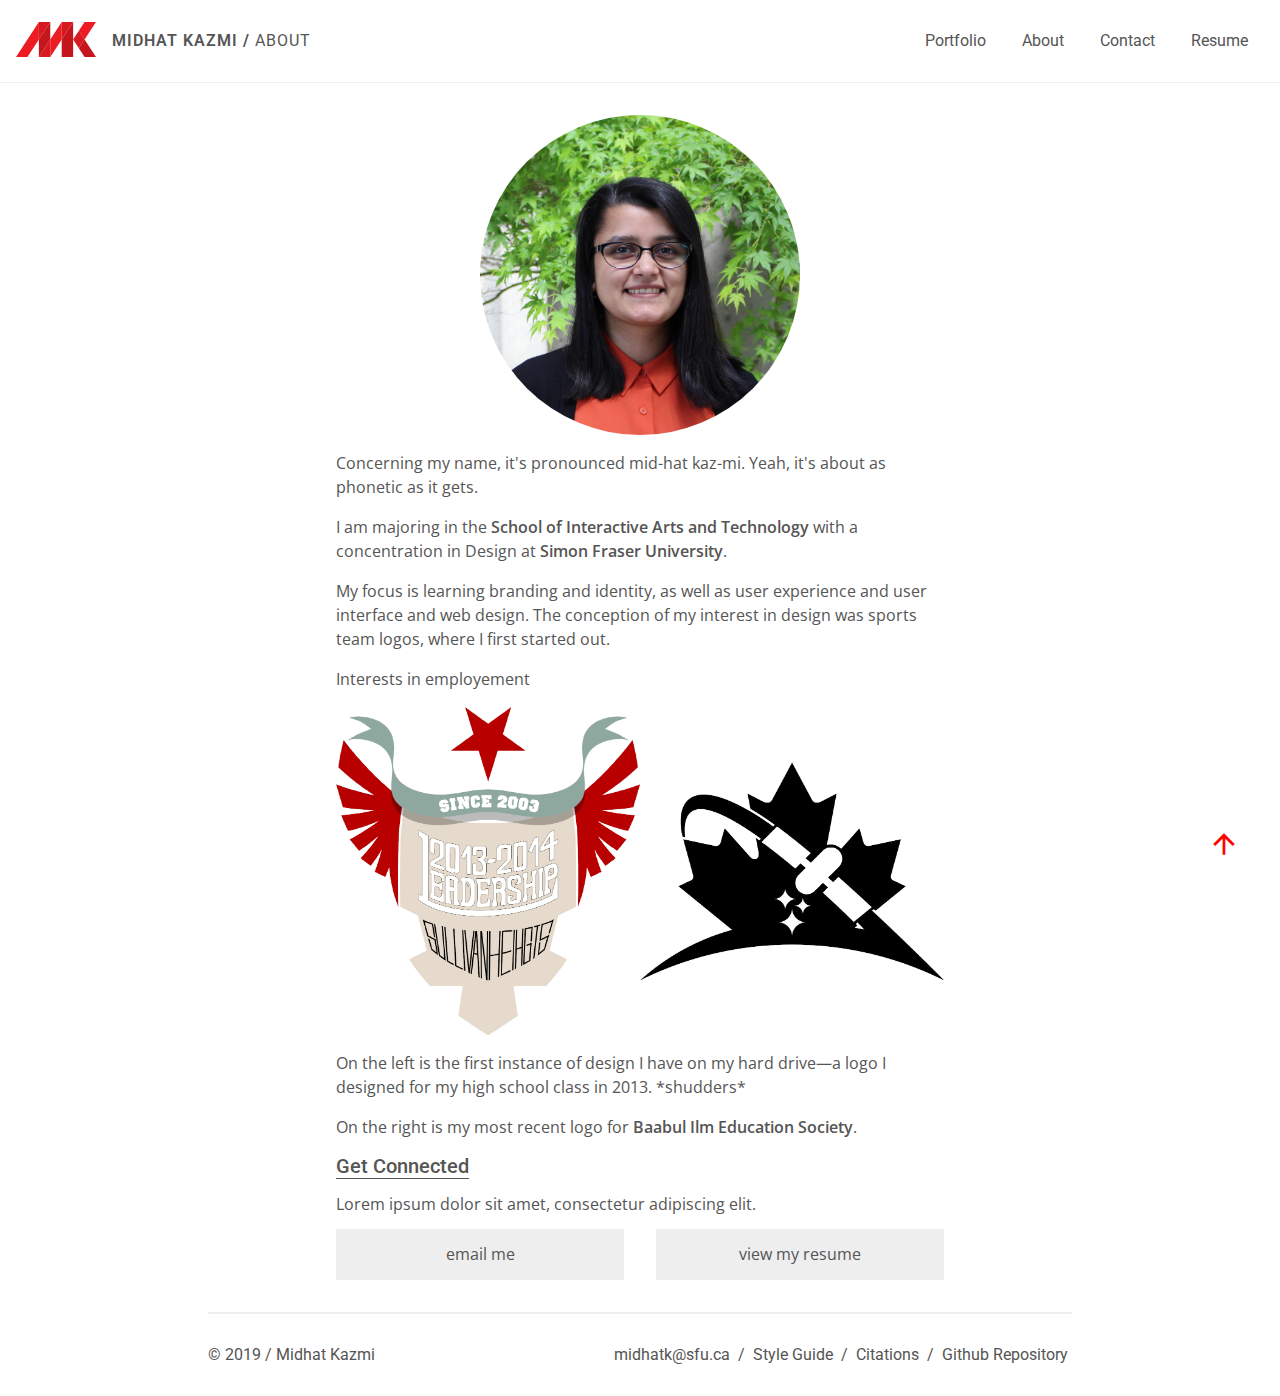
==== about.html @ d17e15c7 "Updated interaction cue for project links + minor fixes" ====
<!DOCTYPE html>
<html lang="en">
	<head>
		<meta charset="utf-8">
		<meta name="viewport" content="width=device-width, initial-scale=1">
		<title>Midhat Kazmi / About</title>
		<link rel="icon" href="img/favicon-mk.png">
		<link rel="stylesheet" type="text/css" href="css/normalize.css">
		<link rel="stylesheet" type="text/css" href="css/main.css">
		<link rel="stylesheet" type="text/css" href="css/grids.css">
		<link href="https://fonts.googleapis.com/icon?family=Material+Icons" rel="stylesheet">
		<link href="https://fonts.googleapis.com/css?family=Catamaran:100,200,300,400,500,600,700,800,900" rel="stylesheet">
		<link href="https://fonts.googleapis.com/css?family=Roboto:100,100i,300,300i,400,400i,500,500i,700,700i,900,900i" rel="stylesheet">
		<link href="https://fonts.googleapis.com/css?family=Open+Sans:300,300i,400,400i,600,600i,700,700i,800,800i" rel="stylesheet">
	</head>
	<body>
		<header class="header">
			<!-- <a href="index.html">
				<img class="logo" src="img/logo-mk.svg" alt="Midhat Kazmi logo">
			</a> -->
			<div class="header-container">
				<div class="header-item">
					<div class="heading-container">
						<div class="heading-item">
							<a class="logo-link" href="index.html">
								<img class="logo" src="img/logo-mk.svg" alt="Midhat Kazmi logo">
							</a>
						</div>
						<div class="heading-item">
							<h1 class="heading">
								<a class="heading-name" href="index.html">Midhat Kazmi</a>
								/
								<a class="heading-occupation" href="about.html">About</a>
							</h1>
						</div>
					</div>
					<!-- <h1 class="heading">
						<a class="heading-name" href="index.html">
							Midhat Kazmi<div class="logo-hider"></div></a>
						/
						<a class="heading-occupation" href="about.html">About</a>
					</h1> -->
				</div>
				<div class="header-item">
					<nav class="nav">
						<a class="nav-link" href="index.html">Portfolio</a>
						<a class="nav-link" href="about.html">About</a>
						<a class="nav-link" href="contact.html">Contact</a>
						<a class="nav-link" href="files/midhat-kazmi-resume.pdf" target="_blank">Resume</a>
					</nav>
				</div>
			</div>
		</header>
		<header class="header header-spacer">
			<!-- <a href="index.html" tabindex="-1">
				<img class="logo" src="img/logo-mk.svg"  alt="Midhat Kazmi logo">
			</a> -->
			<div class="header-container">
				<div class="header-item">
					<div class="heading-container">
						<div class="heading-item">
							<a class="logo-link" href="index.html" tabindex="-1">
								<img class="logo" src="img/logo-mk.svg" alt="Midhat Kazmi logo">
							</a>
						</div>
						<div class="heading-item">
							<h1 class="heading">
								<a class="heading-name" href="index.html" tabindex="-1">Midhat Kazmi</a>
								/
								<a class="heading-occupation" href="about.html" tabindex="-1">About</a>
							</h1>
						</div>
					</div>
					<!-- <h1 class="heading">
						<a class="heading-name" href="index.html" tabindex="-1">
							Midhat Kazmi<div class="logo-hider"></div></a>
						/
						<a class="heading-occupation" href="about.html" tabindex="-1">About</a>
					</h1> -->
				</div>
				<div class="header-item">
					<nav class="nav">
						<a class="nav-link" href="index.html" tabindex="-1">Portfolio</a>
						<a class="nav-link" href="about.html" tabindex="-1">About</a>
						<a class="nav-link" href="contact.html" tabindex="-1">Contact</a>
						<a class="nav-link" href="files/midhat-kazmi-resume.pdf" target="_blank" tabindex="-1">Resume</a>
					</nav>
				</div>
			</div>
		</header>
		<main>
			<a class="button-scroll-to-top" href="#">
				<i class="material-icons">arrow_upward</i>
			</a>
			<figure class="about-image">
				<img class="image" src="img/photograph-mk.jpg"  alt="Photograph of Midhat Kazmi">
			</figure>
			<section class="section section-about">
				<p class="text">
					Concerning my name, it's pronounced mid-hat kaz-mi. Yeah, it's about as phonetic as it gets.
				</p>
				<p class="text">
					I am majoring in the <a class="in-text-link" href="https://www.sfu.ca/siat.html" target="_blank">School of Interactive Arts and Technology</a> with a concentration in Design at <a class="in-text-link" href="https://www.sfu.ca/" target="_blank">Simon Fraser University</a>.
				</p>
				<p class="text">
					My focus is learning branding and identity, as well as user experience and user interface and web design. The conception of my interest in design was sports team logos, where I first started out.
				</p>
				<p class="text">
					Interests in employement
				</p>
				<img class="image" src="img/logo-comparison.jpg"  alt="Comparison of high school class logo and Baabul Ilm Education Society logo">
				<p class="text">
					On the left is the first instance of design I have on my hard drive&mdash;a logo I designed for my high school class in 2013. *shudders*
				</p>
				<p class="text">
					On the right is my most recent logo for <a class="in-text-link" href="baabulilm.html">Baabul Ilm Education Society</a>.
				</p>
				<h3 class="title">Get Connected</h3>
				<p class="">Lorem ipsum dolor sit amet, consectetur adipiscing elit.</p>
			</section>
			<div class="button-container">
				<div class="button-item">
					<a href="mailto:midhatk@sfu.ca">
						<div class="about-button">Email Me</div>
					</a>
				</div>
				<div class="button-item">
					<a href="files/midhat-kazmi-resume.pdf" target="_blank">
						<div class="about-button">View My Resume</div>
					</a>
				</div>
			</div>
		</main>
		<div class="divider-container wide">
			<hr class="divider">
		</div>
		<footer class="footer">
			<div class="footer-container">
				<div class="footer-item">
					&copy; 2019 / Midhat Kazmi
				</div>
				<div class="footer-item">
					<a class="footer-link" href="mailto:midhatk@sfu.ca">midhatk@sfu.ca</a>
					/
					<a class="footer-link" href="styleguide.html">Style Guide</a>
					/
					<a class="footer-link" href="styleguide.html#citations">Citations</a>
					/
					<a class="footer-link" href="https://github.com/midhatkazmi/IAT-339-P3-Portfolio.git" target="_blank">Github Repository</a>
				</div>
			</div>
		</footer>
	</body>
</html>
---- css/main.css ----
/*Index*/

body {
	color: #555;
	font-family: 'Open Sans', sans-serif;
}

a {
	color: #555;
	text-decoration: none;
	font-weight: 600;
}

a:hover, a:focus, a:active {
	border-bottom: solid 1px #555;
	color: red;
}

.header {
	position: fixed;
	top: 0;
	left: 0;
	width: 100%;
	border-bottom: solid 1px #EEE;
	background-color: white;
	z-index: 1;
}

.header-spacer {
	position: static;
}

.heading-item .logo-link {
	border: none;
}

.logo {
	margin: 0 1rem;
	width: 5rem;
}

.heading {
	display: inline-block;
	margin: 1rem 0;
	padding: 1rem 0;
	text-transform: uppercase;
	font-family: 'Roboto', sans-serif;
	font-size: 1rem;
	letter-spacing: 1px;
}

.heading-occupation {
	font-weight: 400;
}

/*.logo {
	position: absolute;
	top: 50%;
	transform: translate(0, -50%);
	left: 1.5rem;
	width: 5rem;
	transition: padding-bottom 0.25s;
	z-index: -1;
}*/

/*.heading {
	display: inline-block;
	margin: 1rem;
	padding: 1rem;
	text-transform: uppercase;
	font-family: 'Roboto', sans-serif;
	font-size: 1rem;
	letter-spacing: 1px;
}*/

/*.heading-name {
	margin-left: 5.5rem;
	transition: margin-left 0.5s;
}*/

/*.heading-name:hover, .heading-name:focus, .heading-name:active {
	margin-left: 5.5rem;
	transition: margin-left 0.5s;
}*/

/*.heading-name:hover .logo-hider, .heading-name:focus .logo-hider, .heading-name:active .logo-hider {
	margin-left: 5.5rem;
	transition: margin-left 0.5s;
}*/

/*.logo-hider {
	position: absolute;
	top: 1rem;
	left: 1rem;
	width: 5.5rem;
	height: 3rem;
	background-color: white;
	transition: margin-left 0.5s;
	z-index: -1;
}*/

/*.heading-occupation {
	font-weight: 400;
}*/

.nav {
	margin: 1rem;
	font-family: 'Roboto', sans-serif;
}

.nav-link {
	margin: 1rem;
	font-weight: 400;
}

.button-scroll-to-top .material-icons {
	position: fixed;
	bottom: 2rem;
	right: 2rem;
	padding: 0.5rem;
	border-radius: 100%;
	background-color: white;
	color: red;
	font-size: 2rem;
	transition: background-color 0.25s, color 0.25s;
}

.button-scroll-to-top .material-icons:hover, .button-scroll-to-top .material-icons:focus, .button-scroll-to-top .material-icons:active {
	background-color: red;
	color: white;
	transition: background-color 0.25s, color 0.25s;
}

.heading-sentence {
	margin: 1rem auto 0 auto;
	padding: 1rem;
	width: 70%;
	text-align: center;
}

.heading-sentence .subheading {
	margin: 0;
}

.subheading {
	display: inline-block;
	margin: 1rem 0;
	padding: 0.5rem;
	background-color: red;
	color: white;
	text-transform: uppercase;
	font-family: 'Roboto', sans-serif;
	font-size: 1.25rem;
	font-weight: 300;
}

.text {
	margin: 1rem 0;
	line-height: 1.5em;
}

.divider {
	margin: 0 1rem;
	border: solid 1px #EEE;
}

.project-link:hover .role, .project-link:focus .role, .project-link:active .role {
	/*background-color: red;*/
	/*color: white;*/
	/*transition: background-color 0.25s, color 0.25s;*/
	background-color: rgba(238, 238, 238, 1);
	transition: background-color 0.25s;
}

.project-link:hover .project-info, .project-link:focus .project-info, .project-link:active .project-info {
	padding-left: 0.5rem;
	border-left: solid 0.25rem red;
	transition: padding-left 0.25s, border-left 0.25s;
}

.project-link:hover .image, .project-link:focus .image {
	transform: scale(1.1);
	filter: none;
	transition: transform 0.5s, filter 0.5s;
}

.project-link:active .image {
	filter: blur(5px);
}

.project-link:hover .project-type, .project-link:focus .project-type, .project-link:active .project-type {
	/*background-color: red;*/
	/*color: white;*/
	color: red;
	/*transition: background-color 0.5s, color 0.5s;*/
}

.project {
	position: relative;
	margin: 1rem;
	color: #555;
}

.image-container {
	position: relative;
	overflow: hidden;
}

.image-container .image {
	filter: grayscale(100%);
	transition: transform 0.5s, filter 0.5s;
}

.image {
	display: block;
	width: 100%;
}

.project-info {
	margin-top: 0.5rem;
	font-family: 'Roboto', sans-serif;
	line-height: 1.25em;
	transition: padding-left 0.25s, border-left 0.25s;
}

.project-type {
	/*display: inline-block;*/
	/*padding: 0.5rem;*/
	/*background-color: #EEE;*/
	/*color: red;*/
	/*text-transform: lowercase;*/
	text-transform: uppercase;
	/*font-family: 'Open Sans', sans-serif;*/
	font-size: 0.75rem;
	font-weight: 400;
	/*transition: background-color 0.5s, color 0.5s;*/
}

.role {
	position: absolute;
	bottom: 0;
	left: 0;
	padding: 0.5rem;
	background-color: #EEE;
	/*text-transform: lowercase;*/
	font-size: 0.75rem;
	font-weight: 400;
	letter-spacing: 1px;
	/*transition: background-color 0.25s, color 0.25s;*/
	background-color: rgba(238, 238, 238, 0.75);
	transition: background-color 0.25s;
}

.project-name {
	/*display: inline-block;*/
	/*margin-top: 0.5rem;*/
	text-transform: uppercase;
	/*font-family: 'Roboto', sans-serif;*/
	font-weight: 500;
}

.footer {
	margin: 1rem auto;
	padding: 1rem;
	width: 70%;
	font-family: 'Roboto', sans-serif;
}

.footer-link {
	margin: 0 0.25rem;
	font-weight: 400;
}

/*About*/

.about-image {
	margin: 2rem auto 0 auto;
	width: 25%;
}

.about-image .image {
	border-radius: 100%;
}

.section {
	margin: 0 auto;
	padding: 1rem;
	width: 50%;
}

.title {
	display: inline-block;
	margin: 0;
	font-family: 'Roboto', sans-serif;
	font-size: 1.25rem;
	font-weight: 500;
	border-bottom: solid 1px #555;
}

.about-button {
	padding: 1rem;
	background-color: #EEE;
	text-align: center;
	text-transform: lowercase;
	font-weight: 400;
	transition: background-color 0.25s, color 0.25s;
}

.about-button:hover, .about-button:focus, .about-button:active {
	background-color: red;
	color: white;
	transition: background-color 0.25s, color 0.25s;
}

/*Contact*/

.contact-spacer {
	height: 50vh;
}

/*Project*/

.caption-image {
	margin: 0;
}

.caption {
	margin: 0.25rem 0 1rem 0;
	text-align: center;
	font-size: 0.75rem;
}

.project-nav {
	text-transform: uppercase;
	font-family: 'Roboto', sans-serif;
	line-height: 1.25em;
}

.project-nav-link {
	transition: padding 0.25s, border 0.25s;
}

.project-nav-link:hover, .project-nav-link:focus, .project-nav-link:active {
	transition: padding 0.25s, border 0.25s;
}

.project-nav-link:hover.previous-project-link, .project-nav-link:focus.previous-project-link, .project-nav-link:active.previous-project-link {
	padding-left: 0.5rem;
	border-left: solid 0.25rem red;
}

.project-nav-link:hover.next-project-link, .project-nav-link:focus.next-project-link, .project-nav-link:active.next-project-link {
	padding-right: 0.5rem;
	border-right: solid 0.25rem red;
}

.project-nav-link:hover .project-nav-name, .project-nav-link:focus .project-nav-name, .project-nav-link:active .project-nav-name {
	color: #555;
}

.next-project-link {
	text-align: right;
}

.previous-project {
	font-size: 0.75rem;
	font-weight: 400;
}

.project-nav-name {
	font-weight: 500;
}

/*Style Guide*/

.subtitle {
	margin: 1rem 0;
	font-family: 'Roboto', sans-serif;
}

.subtitle.demo-margin, .list-item.demo-margin {
	margin-bottom: 0;
}

.code {
	display: block;
	margin: 1rem;
	padding: 0.25rem 0.5rem;
	border-left: solid 0.25rem #EEE;
	line-height: 1.5em;
	transition: margin-left 0.25s, border-color 0.25s;
}

.code:hover, .code:focus, .class-name:active {
	margin-left: 2rem;
	border-color: #555;
	transition: margin-left 0.25s, border-color 0.25s;
}

.element {
	margin: 1rem;
	padding: 2rem;
	border: solid 1px #EEE;
}

.text.demo-margin {
	margin: 0;
}

.nav.demo, .nav-link.demo {
	margin: 0;
}

.button-scroll-to-top:hover, .button-scroll-to-top:focus, .button-scroll-to-top:active {
	border: none;
}

.button-scroll-to-top .material-icons.demo {
	position: static;
}

.unordered-list {
	margin: 0;
	padding: 0;
	line-height: 1.5em;
	list-style: none;
}

.list-item {
	margin-bottom: 1rem;
}

.heading.demo {
	margin: 0;
	padding: 0;
}

.font {
	margin: 1rem;
	line-height: 2em;
}

.roboto {
	font-family: 'Roboto', sans-serif;
}

.font-name {
	font-size: 1.5rem;
}

.characters {
	font-size: 1.25rem;
	letter-spacing: 1px;
}

.uppercase {
	text-transform: uppercase;
}

.colour {
	position: relative;
	padding: 1rem;
	transition: margin-top 0.25s;
}

.colour:hover {
	margin-top: 1rem;
	transition: margin-top 0.25s;
}

.white {
	background-color: white;
}

.colour-info {
	text-transform: uppercase;
	font-family: 'Roboto', sans-serif;
}

.colour-type {
	font-size: 0.75rem;
}

.divider-dash {
	width: 1rem;
	margin: 1rem 0;
	border: solid 0.75px #555;
}

.gray {
	background-color: #EEE;
}

.black {
	background-color: #555;
}

.light {
	color: white;
}

.light .divider-dash {
	border-color: white;
}

.red {
	background-color: red;
}

.work-title {
	font-weight: 600;
	font-style: normal;
}
---- css/grids.css ----
/*Index*/

*, *::after, *::before {
	box-sizing: border-box;
}

.header-container {
	display: flex;
	justify-content: space-between;
	align-items: center;
}

.heading-container {
	display: flex;
	align-items: center;
}

.footer-container {
	display: flex;
	justify-content: space-between;
}

/*Index*/

.divider-container {
	margin: auto;
}

.divider-container.wide {
	width: 70%;
}

.project-container {
	display: flex;
	flex-wrap: wrap;
	margin: 1rem auto;
	width: 70%;
}

.project-item {
	width: 50%;
}

@media (max-width: 976px) {
	.project-item {
		width: 100%;
	}
}

/*About*/

.section-about {
	margin-top: -1rem;
	margin-bottom: -1rem;
}

.button-container {
	display: flex;
	width: 50%;
	margin: auto;
}

.button-item {
	flex: 1;
	margin: 0 1rem 2rem 1rem;
}

/*Contact*/

/*Project*/

.project-nav-container {
	display: flex;
	margin: auto;
	padding: 1rem;
	width: 50%;
}

.project-nav-item {
	flex: 1;
}

/*Style Guide*/

.divider-container.narrow {
	width: 50%;
}

.colours-container {
	display: flex;
	margin: 1rem;
}

.colours-item {
	flex: 1;
}
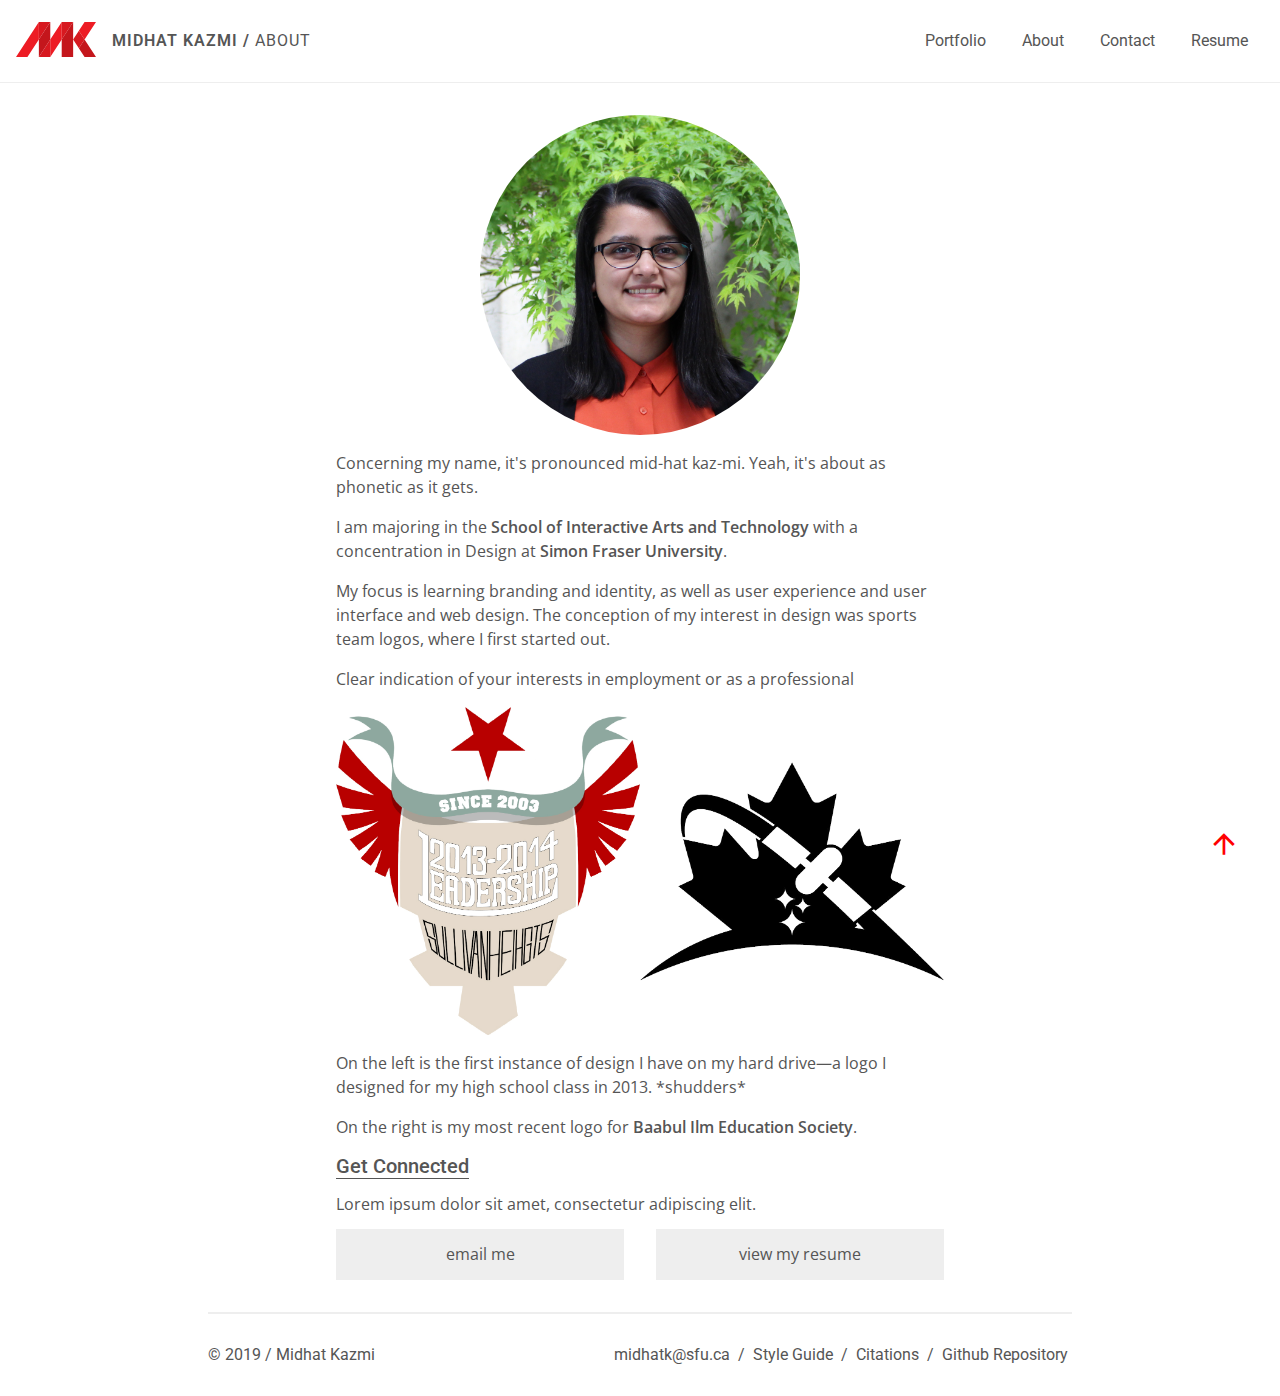
==== commit dc1702b9: "Minor fixes" ====
--- a/about.html
+++ b/about.html
@@ -106,7 +106,7 @@
 					My focus is learning branding and identity, as well as user experience and user interface and web design. The conception of my interest in design was sports team logos, where I first started out.
 				</p>
 				<p class="text">
-					Interests in employement
+					Clear indication of your interests in employment or as a professional
 				</p>
 				<img class="image" src="img/logo-comparison.jpg"  alt="Comparison of high school class logo and Baabul Ilm Education Society logo">
 				<p class="text">
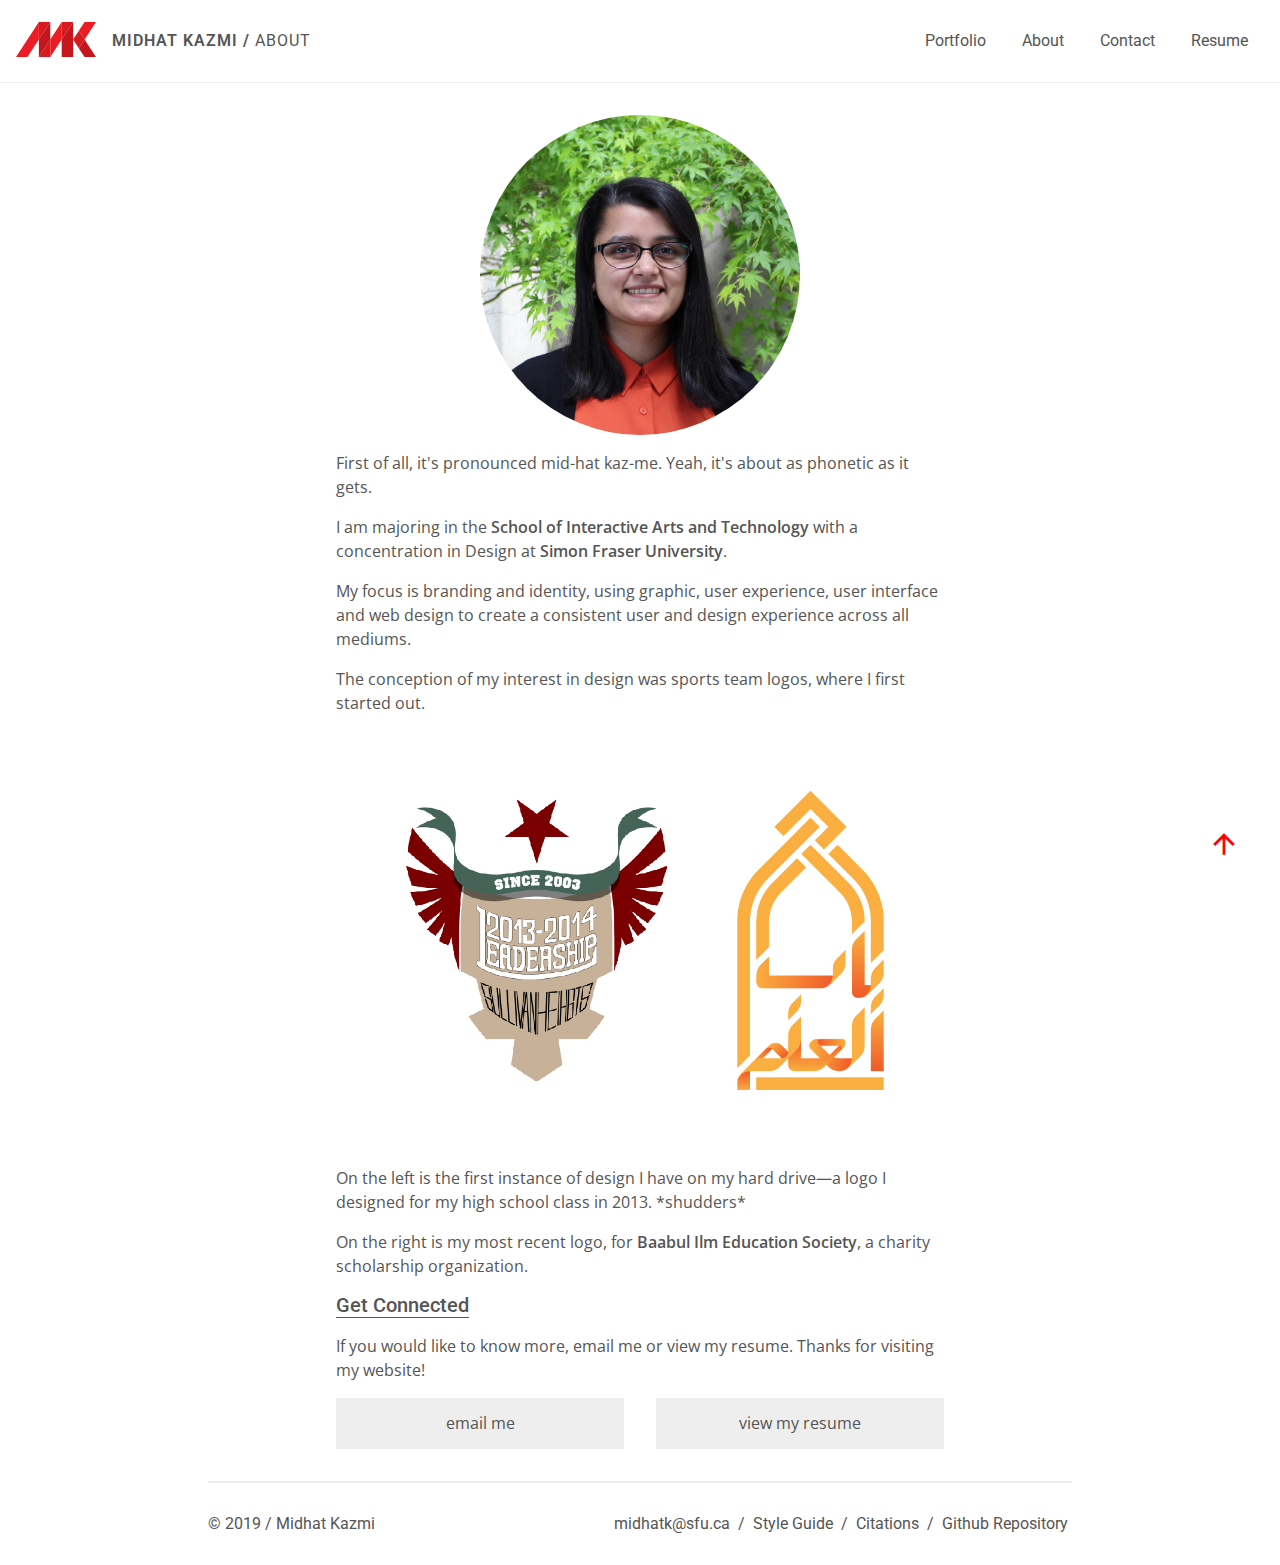
==== commit d235b238: "Updated copywriting on index and about page" ====
--- a/about.html
+++ b/about.html
@@ -97,26 +97,28 @@
 			</figure>
 			<section class="section section-about">
 				<p class="text">
-					Concerning my name, it's pronounced mid-hat kaz-mi. Yeah, it's about as phonetic as it gets.
+					First of all, it's pronounced mid-hat kaz-me. Yeah, it's about as phonetic as it gets.
 				</p>
 				<p class="text">
 					I am majoring in the <a class="in-text-link" href="https://www.sfu.ca/siat.html" target="_blank">School of Interactive Arts and Technology</a> with a concentration in Design at <a class="in-text-link" href="https://www.sfu.ca/" target="_blank">Simon Fraser University</a>.
 				</p>
 				<p class="text">
-					My focus is learning branding and identity, as well as user experience and user interface and web design. The conception of my interest in design was sports team logos, where I first started out.
+					My focus is branding and identity, using graphic, user experience, user interface and web design to create a consistent user and design experience across all mediums.
 				</p>
 				<p class="text">
-					Clear indication of your interests in employment or as a professional
+					The conception of my interest in design was sports team logos, where I first started out.
 				</p>
 				<img class="image" src="img/logo-comparison.jpg"  alt="Comparison of high school class logo and Baabul Ilm Education Society logo">
 				<p class="text">
 					On the left is the first instance of design I have on my hard drive&mdash;a logo I designed for my high school class in 2013. *shudders*
 				</p>
 				<p class="text">
-					On the right is my most recent logo for <a class="in-text-link" href="baabulilm.html">Baabul Ilm Education Society</a>.
+					On the right is my most recent logo, for <a class="in-text-link" href="baabulilm.html">Baabul Ilm Education Society</a>, a charity scholarship organization.
 				</p>
 				<h3 class="title">Get Connected</h3>
-				<p class="">Lorem ipsum dolor sit amet, consectetur adipiscing elit.</p>
+				<p class="text">
+					If you would like to know more, email me or view my resume. Thanks for visiting my website!
+				</p>
 			</section>
 			<div class="button-container">
 				<div class="button-item">
--- a/css/main.css
+++ b/css/main.css
@@ -331,6 +331,26 @@
 }
 
 .project-nav {
+	margin: 1rem auto;
+	padding: 1rem;
+	width: 50%;
+	text-align: center;
+}
+
+.project-nav-prompt {
+	margin-bottom: 1rem;
+	font-weight: 600;
+}
+
+.project-nav-link {
+	color: red;
+}
+
+#current-project {
+	color: #555;
+}
+
+/*.project-nav {
 	text-transform: uppercase;
 	font-family: 'Roboto', sans-serif;
 	line-height: 1.25em;
@@ -369,7 +389,7 @@
 
 .project-nav-name {
 	font-weight: 500;
-}
+}*/
 
 /*Style Guide*/
 
@@ -435,6 +455,10 @@
 	padding: 0;
 }
 
+.h1 {
+	font-weight: 700;
+}
+
 .font {
 	margin: 1rem;
 	line-height: 2em;
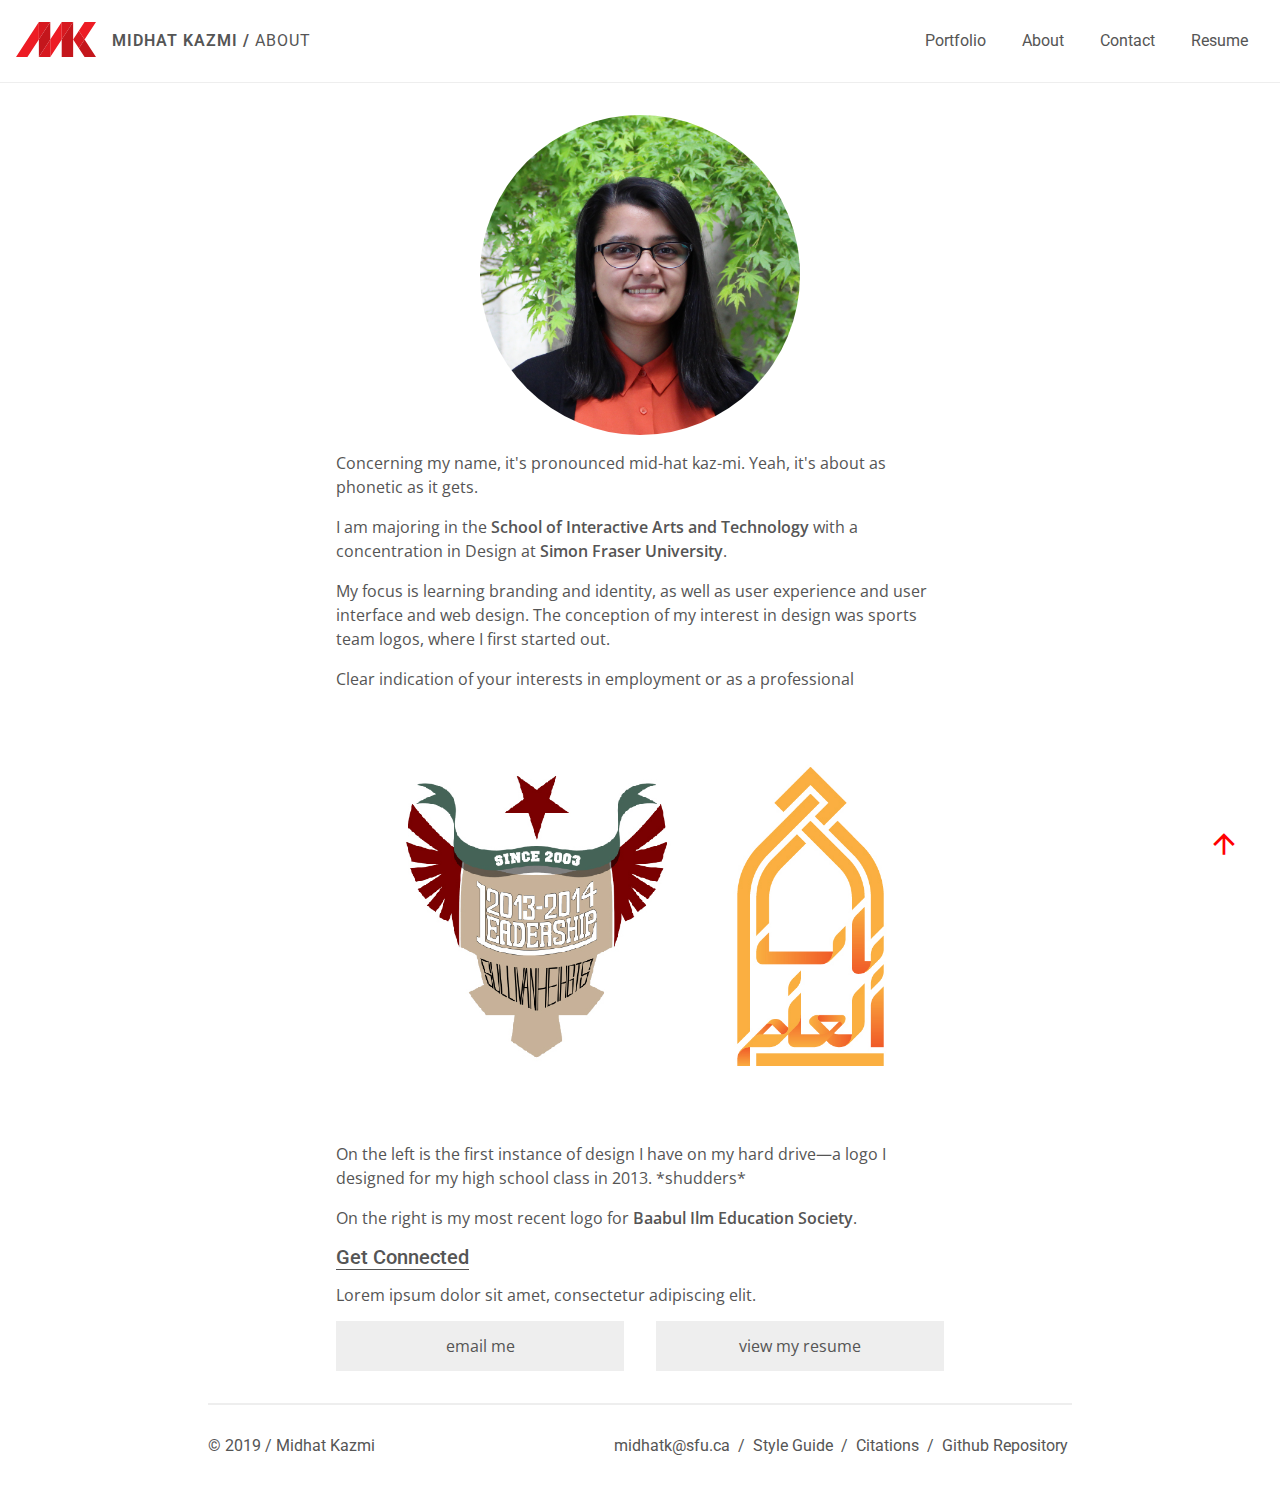
==== commit dc215bab: "Revert "Added project navigation on project pages + updated copywriting on index and about page"" ====
--- a/about.html
+++ b/about.html
@@ -97,28 +97,26 @@
 			</figure>
 			<section class="section section-about">
 				<p class="text">
-					First of all, it's pronounced mid-hat kaz-me. Yeah, it's about as phonetic as it gets.
+					Concerning my name, it's pronounced mid-hat kaz-mi. Yeah, it's about as phonetic as it gets.
 				</p>
 				<p class="text">
 					I am majoring in the <a class="in-text-link" href="https://www.sfu.ca/siat.html" target="_blank">School of Interactive Arts and Technology</a> with a concentration in Design at <a class="in-text-link" href="https://www.sfu.ca/" target="_blank">Simon Fraser University</a>.
 				</p>
 				<p class="text">
-					My focus is branding and identity, using graphic, user experience, user interface and web design to create a consistent user and design experience across all mediums.
+					My focus is learning branding and identity, as well as user experience and user interface and web design. The conception of my interest in design was sports team logos, where I first started out.
 				</p>
 				<p class="text">
-					The conception of my interest in design was sports team logos, where I first started out.
+					Clear indication of your interests in employment or as a professional
 				</p>
 				<img class="image" src="img/logo-comparison.jpg"  alt="Comparison of high school class logo and Baabul Ilm Education Society logo">
 				<p class="text">
 					On the left is the first instance of design I have on my hard drive&mdash;a logo I designed for my high school class in 2013. *shudders*
 				</p>
 				<p class="text">
-					On the right is my most recent logo, for <a class="in-text-link" href="baabulilm.html">Baabul Ilm Education Society</a>, a charity scholarship organization.
+					On the right is my most recent logo for <a class="in-text-link" href="baabulilm.html">Baabul Ilm Education Society</a>.
 				</p>
 				<h3 class="title">Get Connected</h3>
-				<p class="text">
-					If you would like to know more, email me or view my resume. Thanks for visiting my website!
-				</p>
+				<p class="">Lorem ipsum dolor sit amet, consectetur adipiscing elit.</p>
 			</section>
 			<div class="button-container">
 				<div class="button-item">
--- a/css/main.css
+++ b/css/main.css
@@ -331,26 +331,6 @@
 }
 
 .project-nav {
-	margin: 1rem auto;
-	padding: 1rem;
-	width: 50%;
-	text-align: center;
-}
-
-.project-nav-prompt {
-	margin-bottom: 1rem;
-	font-weight: 600;
-}
-
-.project-nav-link {
-	color: red;
-}
-
-#current-project {
-	color: #555;
-}
-
-/*.project-nav {
 	text-transform: uppercase;
 	font-family: 'Roboto', sans-serif;
 	line-height: 1.25em;
@@ -389,7 +369,7 @@
 
 .project-nav-name {
 	font-weight: 500;
-}*/
+}
 
 /*Style Guide*/
 
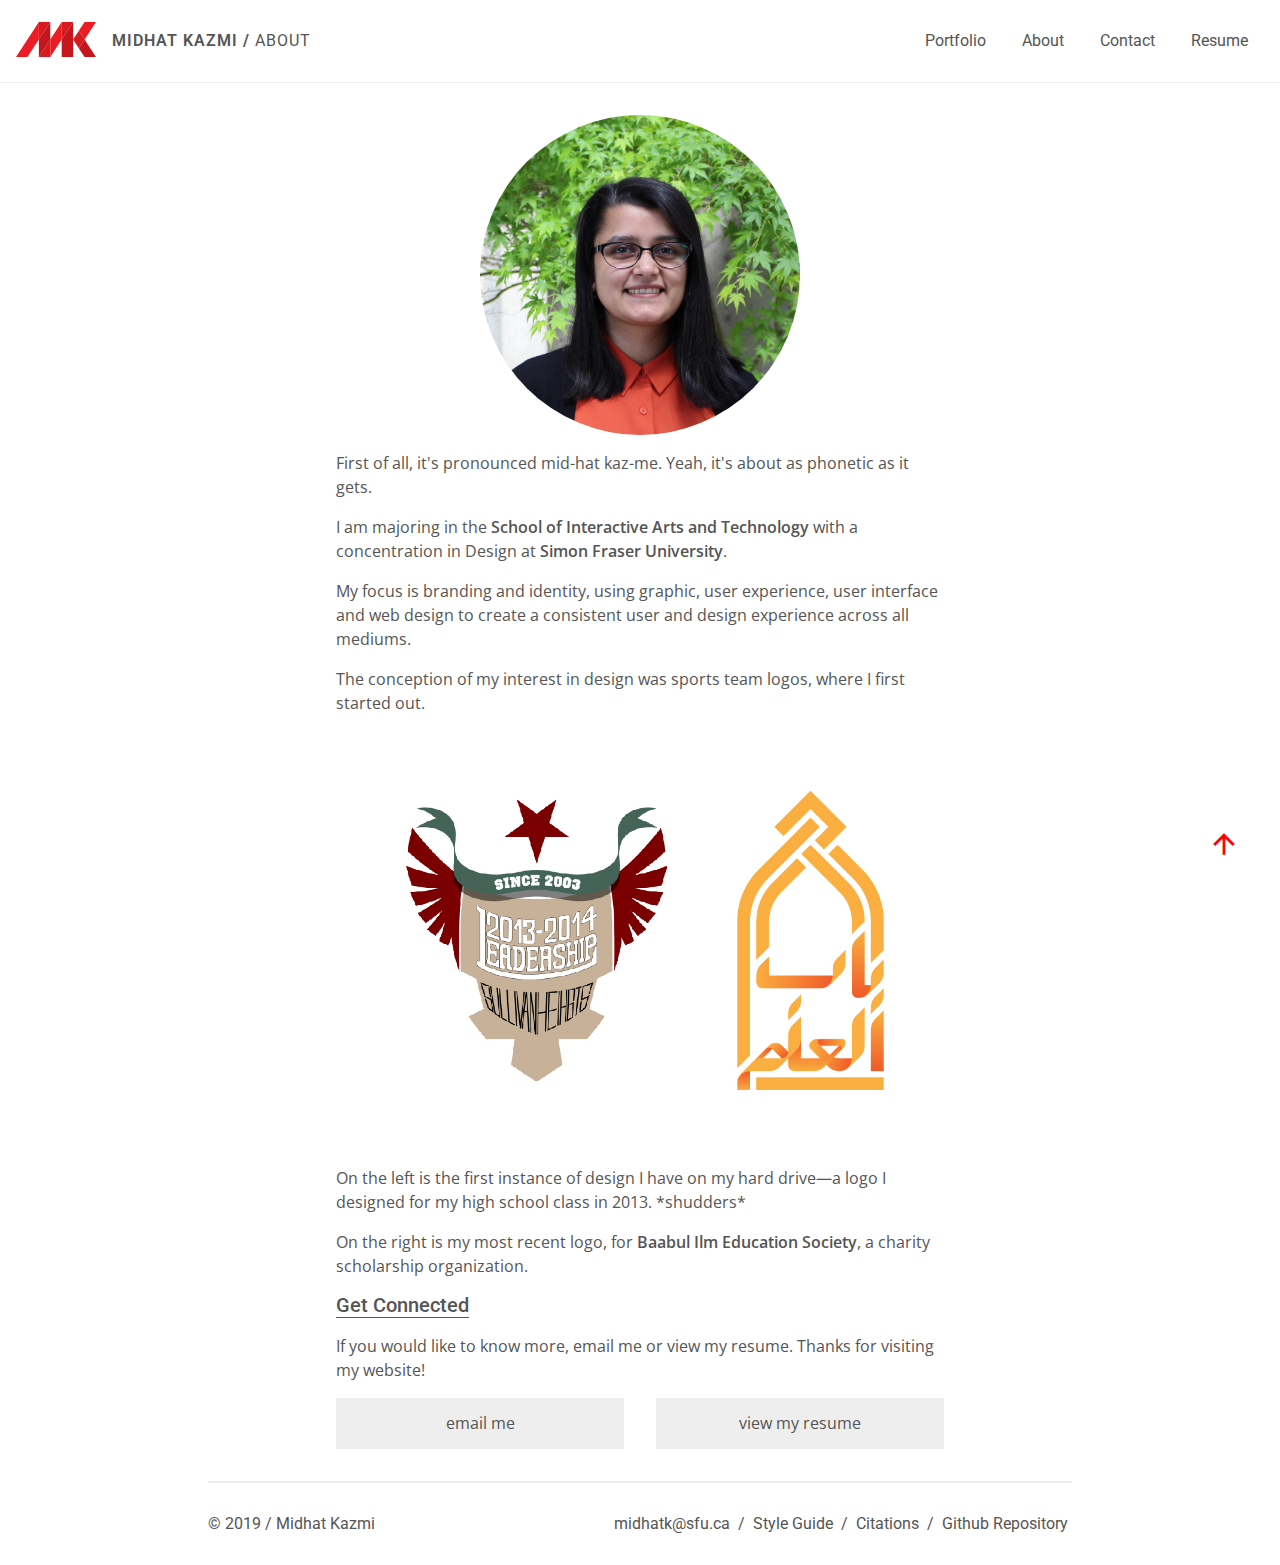
==== commit 2f2c9a75: "Merge remote-tracking branch 'origin/master'" ====
--- a/about.html
+++ b/about.html
@@ -97,26 +97,28 @@
 			</figure>
 			<section class="section section-about">
 				<p class="text">
-					Concerning my name, it's pronounced mid-hat kaz-mi. Yeah, it's about as phonetic as it gets.
+					First of all, it's pronounced mid-hat kaz-me. Yeah, it's about as phonetic as it gets.
 				</p>
 				<p class="text">
 					I am majoring in the <a class="in-text-link" href="https://www.sfu.ca/siat.html" target="_blank">School of Interactive Arts and Technology</a> with a concentration in Design at <a class="in-text-link" href="https://www.sfu.ca/" target="_blank">Simon Fraser University</a>.
 				</p>
 				<p class="text">
-					My focus is learning branding and identity, as well as user experience and user interface and web design. The conception of my interest in design was sports team logos, where I first started out.
+					My focus is branding and identity, using graphic, user experience, user interface and web design to create a consistent user and design experience across all mediums.
 				</p>
 				<p class="text">
-					Clear indication of your interests in employment or as a professional
+					The conception of my interest in design was sports team logos, where I first started out.
 				</p>
 				<img class="image" src="img/logo-comparison.jpg"  alt="Comparison of high school class logo and Baabul Ilm Education Society logo">
 				<p class="text">
 					On the left is the first instance of design I have on my hard drive&mdash;a logo I designed for my high school class in 2013. *shudders*
 				</p>
 				<p class="text">
-					On the right is my most recent logo for <a class="in-text-link" href="baabulilm.html">Baabul Ilm Education Society</a>.
+					On the right is my most recent logo, for <a class="in-text-link" href="baabulilm.html">Baabul Ilm Education Society</a>, a charity scholarship organization.
 				</p>
 				<h3 class="title">Get Connected</h3>
-				<p class="">Lorem ipsum dolor sit amet, consectetur adipiscing elit.</p>
+				<p class="text">
+					If you would like to know more, email me or view my resume. Thanks for visiting my website!
+				</p>
 			</section>
 			<div class="button-container">
 				<div class="button-item">
--- a/css/main.css
+++ b/css/main.css
@@ -331,6 +331,26 @@
 }
 
 .project-nav {
+	margin: 1rem auto;
+	padding: 1rem;
+	width: 50%;
+	text-align: center;
+}
+
+.project-nav-prompt {
+	margin-bottom: 1rem;
+	font-weight: 600;
+}
+
+.project-nav-link {
+	color: red;
+}
+
+#current-project {
+	color: #555;
+}
+
+/*.project-nav {
 	text-transform: uppercase;
 	font-family: 'Roboto', sans-serif;
 	line-height: 1.25em;
@@ -369,7 +389,7 @@
 
 .project-nav-name {
 	font-weight: 500;
-}
+}*/
 
 /*Style Guide*/
 
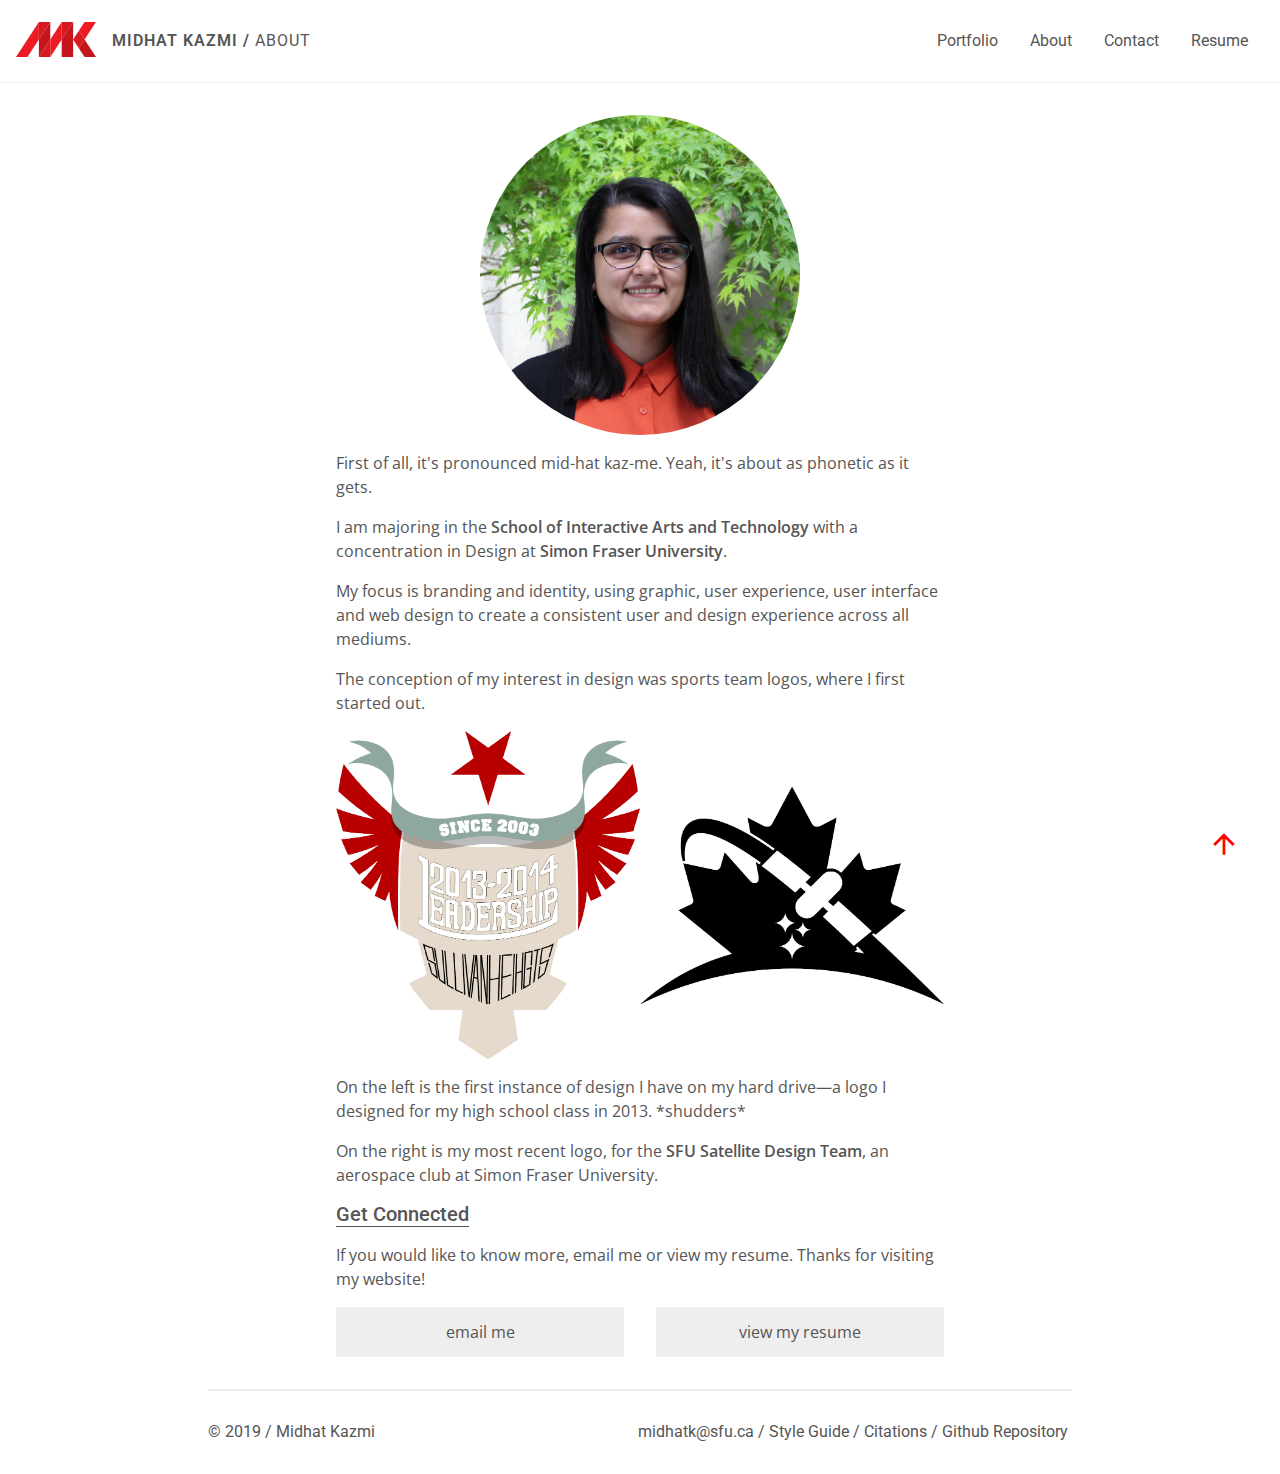
==== commit 762571f3: "Added responsiveness to header + footer" ====
--- a/about.html
+++ b/about.html
@@ -43,10 +43,20 @@
 				</div>
 				<div class="header-item">
 					<nav class="nav">
-						<a class="nav-link" href="index.html">Portfolio</a>
-						<a class="nav-link" href="about.html">About</a>
-						<a class="nav-link" href="contact.html">Contact</a>
-						<a class="nav-link" href="files/midhat-kazmi-resume.pdf" target="_blank">Resume</a>
+						<div class="nav-container">
+							<div class="nav-item">
+								<a class="nav-link" href="index.html">Portfolio</a>
+							</div>
+							<div class="nav-item">
+								<a class="nav-link" href="about.html">About</a>
+							</div>
+							<div class="nav-item">
+								<a class="nav-link" href="contact.html">Contact</a>
+							</div>
+							<div class="nav-item">
+								<a class="nav-link" href="files/midhat-kazmi-resume.pdf" target="_blank">Resume</a>
+							</div>
+						</div>
 					</nav>
 				</div>
 			</div>
@@ -108,12 +118,16 @@
 				<p class="text">
 					The conception of my interest in design was sports team logos, where I first started out.
 				</p>
-				<img class="image" src="img/logo-comparison.jpg"  alt="Comparison of high school class logo and Baabul Ilm Education Society logo">
+				<!-- <img class="image" src="img/logo-comparison.jpg"  alt="Comparison of high school class logo and Baabul Ilm Education Society logo"> -->
+				<img class="image" src="placeholder/logo-comparison.jpg"  alt="Comparison of high school class logo and Baabul Ilm Education Society logo">
 				<p class="text">
 					On the left is the first instance of design I have on my hard drive&mdash;a logo I designed for my high school class in 2013. *shudders*
 				</p>
+				<!-- <p class="text">
+					On the right is my most recent logo, for <a class="project-link" href="placeholder/duolingo.html"><a class="in-text-link" href="baabulilm.html">Baabul Ilm Education Society</a>, a charity scholarship organization.
+				</p> -->
 				<p class="text">
-					On the right is my most recent logo, for <a class="in-text-link" href="baabulilm.html">Baabul Ilm Education Society</a>, a charity scholarship organization.
+					On the right is my most recent logo, for the <a class="project-link" href="placeholder/sfusdt.html">SFU Satellite Design Team</a>, an aerospace club at Simon Fraser University.
 				</p>
 				<h3 class="title">Get Connected</h3>
 				<p class="text">
@@ -138,17 +152,27 @@
 		</div>
 		<footer class="footer">
 			<div class="footer-container">
-				<div class="footer-item">
+				<div class="footer-item copyright">
 					&copy; 2019 / Midhat Kazmi
 				</div>
 				<div class="footer-item">
-					<a class="footer-link" href="mailto:midhatk@sfu.ca">midhatk@sfu.ca</a>
-					/
-					<a class="footer-link" href="styleguide.html">Style Guide</a>
-					/
-					<a class="footer-link" href="styleguide.html#citations">Citations</a>
-					/
-					<a class="footer-link" href="https://github.com/midhatkazmi/IAT-339-P3-Portfolio.git" target="_blank">Github Repository</a>
+					<div class="footer-link-container">
+						<div class="footer-link-item">
+							<a class="footer-link" href="mailto:midhatk@sfu.ca">midhatk@sfu.ca</a>
+						</div>
+						/
+						<div class="footer-link-item">
+							<a class="footer-link" href="styleguide.html">Style Guide</a>
+						</div>
+						/
+						<div class="footer-link-item">
+							<a class="footer-link" href="styleguide.html#citations">Citations</a>
+						</div>
+						/
+						<div class="footer-link-item">
+							<a class="footer-link" href="https://github.com/midhatkazmi/IAT-339-P3-Portfolio.git" target="_blank">Github Repository</a>
+						</div>
+					</div>
 				</div>
 			</div>
 		</footer>
--- a/css/main.css
+++ b/css/main.css
@@ -123,6 +123,7 @@
 	color: red;
 	font-size: 2rem;
 	transition: background-color 0.25s, color 0.25s;
+	z-index: 1;
 }
 
 .button-scroll-to-top .material-icons:hover, .button-scroll-to-top .material-icons:focus, .button-scroll-to-top .material-icons:active {
@@ -320,6 +321,54 @@
 
 /*Project*/
 
+.project-landing-item .name {
+	color: white;
+	/*text-transform: uppercase;*/
+	font-size: 1.5rem;
+	/*font-weight: 300;*/
+}
+
+.project-landing-item .type {
+	display: inline-block;
+	margin: 1rem 0;
+	/*padding: 0.5rem;*/
+	color: white;
+	/*background-color: red;*/
+	/*font-family: 'Roboto', sans-serif;*/
+	/*text-transform: uppercase;*/
+}
+
+/*.project-info-container {
+	position: relative;
+	overflow: hidden;
+	height: 100vh;
+}
+
+.project-info-item {
+	position: absolute;
+	top: 50%;
+	left: 50%;
+	transform: translate(-50%, -50%);
+}*/
+
+.project-info-list {
+	padding-left: 1rem;
+	border-left: solid 0.25rem #EEE;
+	list-style: none;
+}
+
+.project-info-list-item {
+	margin: 1rem 0;
+}
+
+.project-info-label {
+	display: block;
+	margin-bottom: 0.25rem;
+	font-size: 0.75rem;
+	font-weight: 600;
+	letter-spacing: 1px;
+}
+
 .caption-image {
 	margin: 0;
 }
--- a/css/grids.css
+++ b/css/grids.css
@@ -15,9 +15,59 @@
 	align-items: center;
 }
 
+@media (max-width: 821px) {
+	.header-container {
+		flex-wrap: wrap;
+		justify-content: center;
+	}
+
+	.header-item {
+		/*width: 100%;*/
+	}
+}
+
+.nav-container {
+	display: flex;
+}
+
+@media (max-width: 407px) {
+	.nav-container {
+		flex-direction: column;*/
+	}
+
+	.nav-item {
+		margin: 1rem;
+	}
+}
+
 .footer-container {
 	display: flex;
 	justify-content: space-between;
+}
+
+@media (max-width: 957px) {
+	.footer-container {
+		flex-direction: column;
+		align-items: center;
+	}
+
+	.copyright {
+		order: 1;
+		margin-top: 1rem;
+	}
+}
+
+.footer-link-container {
+	display: flex;
+	flex-wrap: wrap;
+}
+
+@media (max-width: 722px) {
+	.footer-link-container {
+		flex-direction: column;
+		color: white;
+		text-align: center;
+	}
 }
 
 /*Index*/
@@ -41,9 +91,15 @@
 	width: 50%;
 }
 
-@media (max-width: 976px) {
+@media (max-width: 957px) {
 	.project-item {
 		width: 100%;
+	}
+}
+
+@media (max-width: 407px) {
+	.heading-sentence, .divider-container.wide, .project-container, .footer {
+		width: 90%;
 	}
 }
 
@@ -65,9 +121,38 @@
 	margin: 0 1rem 2rem 1rem;
 }
 
+@media (max-width: 407px) {
+	.about-image {
+		width: 80%;
+		margin-top: 10%;
+	}
+
+	.section-about, .button-container {
+		width: 90%;
+	}
+}
+
 /*Contact*/
 
 /*Project*/
+
+.project-landing-container {
+	position: relative;
+	/*overflow: hidden;*/
+	/*height: 85vh;*/
+}
+
+.project-landing-item {
+	position: absolute;
+	top: 2rem;
+	left: 2rem;
+}
+
+@media (max-width: 407px) {
+	.section, .divider-container.narrow, .project-nav {
+		width: 90%;
+	}
+}
 
 .project-nav-container {
 	display: flex;
@@ -93,4 +178,21 @@
 
 .colours-item {
 	flex: 1;
+}
+
+@media (max-width: 1034px) {
+	.colours-container {
+		flex-wrap: wrap;
+	}
+
+	.colours-item {
+		flex: none;
+		width: 50%;
+	}
+}
+
+@media (max-width: 801px) {
+	.colours-item {
+		width: 100%;
+	}
 }